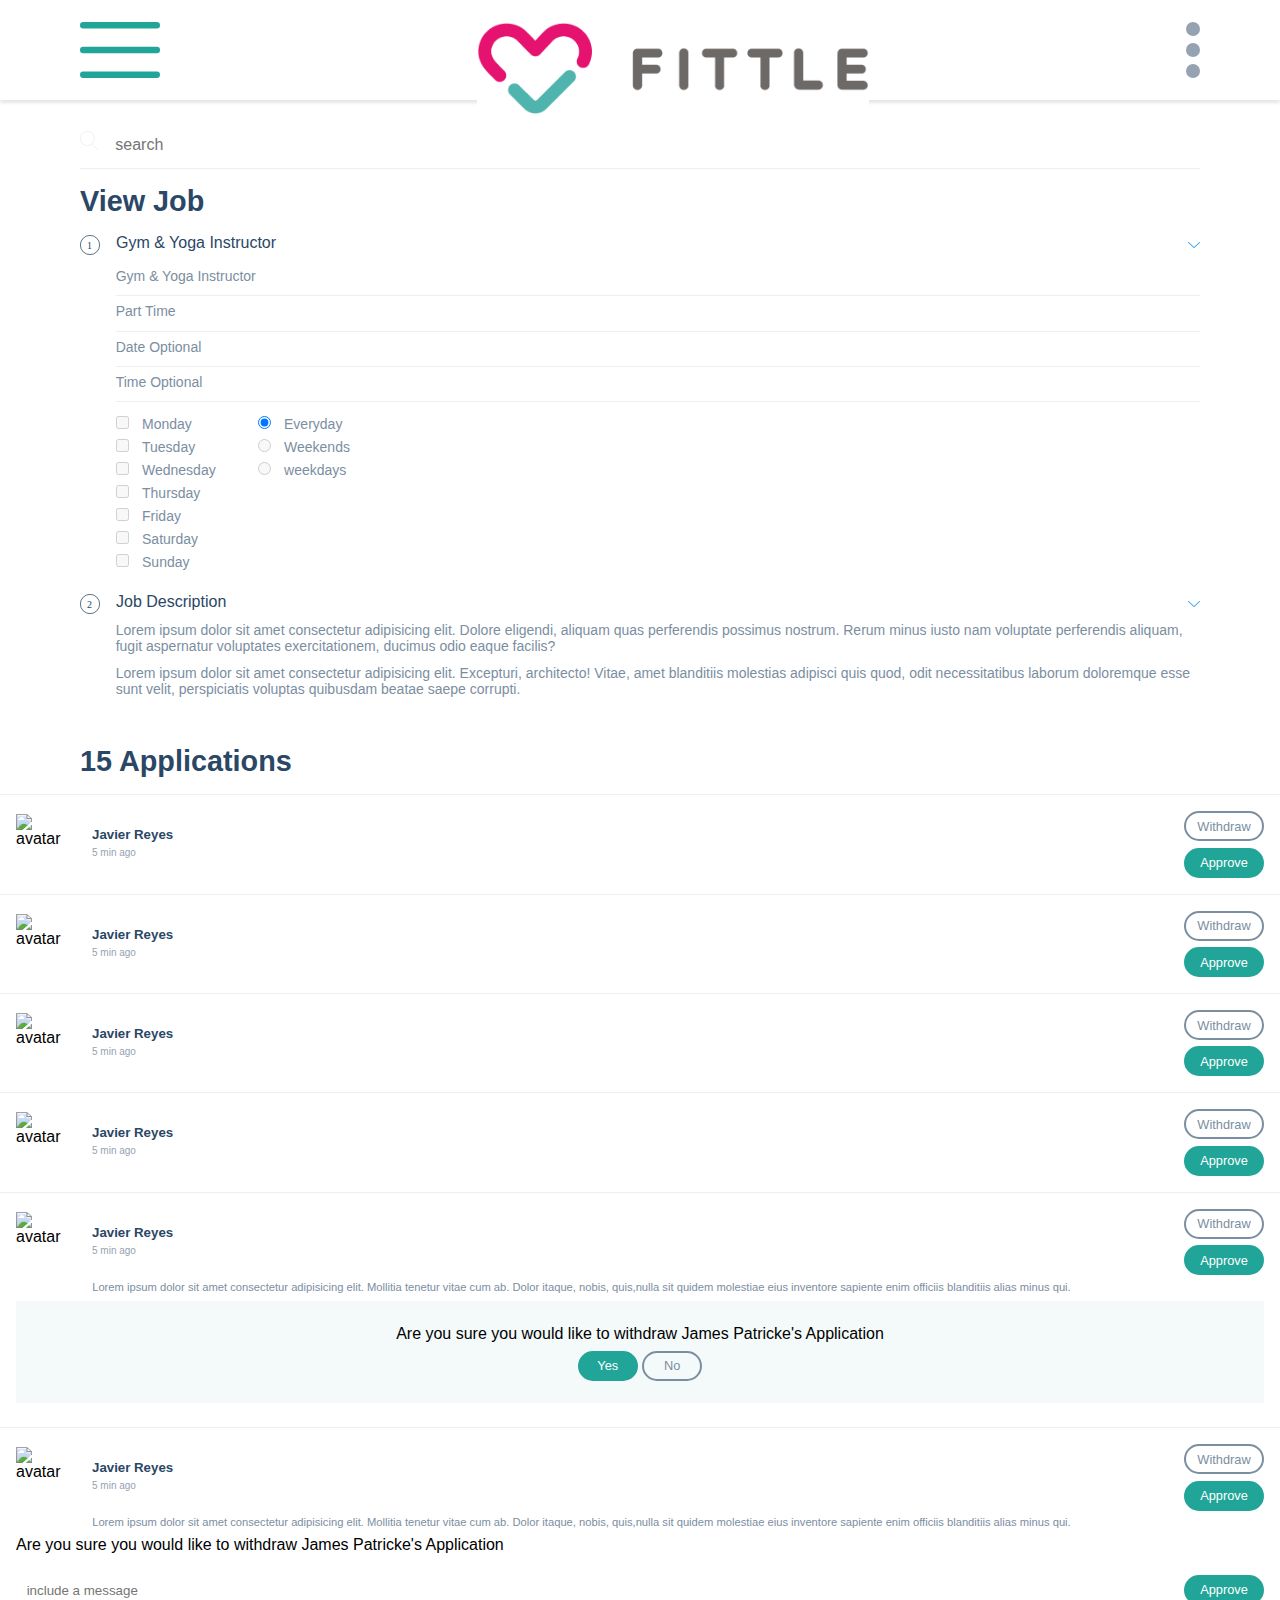
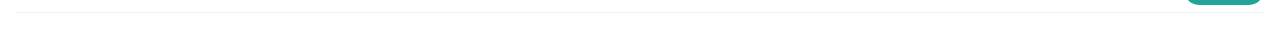
==== index.html @ 3590493a "initial commit" ====
<!DOCTYPE html>
<html lang="en">
<head>
    <meta charset="UTF-8">
    <meta name="viewport" content="width=device-width, initial-scale=1.0">
    <meta http-equiv="X-UA-Compatible" content="ie=edge">
    <title>Studio Dashboard</title>
    <link rel="stylesheet" href="css/style.css">
</head>
<body>
    <header class="header">
        <div class="container">
            <a href="#"><img class="open" src="img/icons/open.svg" alt="open"></a>
            <a href="#"><img class="logo" src="img/fittle-logo.png" alt="logo"></a>
            <a href="#"><img class="dots" src="img/icons/dots.svg" alt="open"></a>
        </div>
    </header>
    <aside class="sidebar">
        <nav class="widgets">
            <a href="#">
                <img src="img/icons/dashboard.svg" alt="dashboard">
               <span>Dashboard</span>
            </a>
            <a href="#">
                <img src="img/icons/dashboard.svg" alt="dashboard">
                <span>Dashboard</span>
            </a>
            <a href="#">
                <img src="img/icons/dashboard.svg" alt="dashboard">
                <span>Dashboard</span>
            </a>
            <a href="#">
                <img src="img/icons/dashboard.svg" alt="dashboard">
                <span>Dashboard</span>
            </a>
            <a href="#">
                <img src="img/icons/dashboard.svg" alt="dashboard">
                <span>Dashboard</span>
            </a>
            <a href="#">
                <img src="img/icons/dashboard.svg" alt="dashboard">
                <span>Dashboard</span>
            </a>
        </nav>
    </aside>
    <main class="main-content">
        <header class="profile">
            <label for="search">
                <img src="img/icons/search.svg" alt="search">
                <input type="search" placeholder="search">
            </label>
        </header>
        <section class="job-application container">
            <h2>View job</h2>
            <div class="vacancy">
                <article class="job-title">
                    <h4><img src="img/icons/number-1.svg" alt="number">Gym & Yoga Instructor<img src="img/icons/arrow-down.svg" alt="arrow"> </h4>
                    
                    <div class="employment-type">
                        <ul class="details">
                            <li>Gym & Yoga Instructor</li>
                            <li>Part Time</li>
                            <li>Date Optional</li>
                            <li>Time Optional</li>
                        </ul>
                        <form>
                            <ul>
                                <li><input type="checkbox" name="weekdays" disabled>Monday</li>
                                <li><input type="checkbox" name="weekdays" disabled>Tuesday</li>
                                <li><input type="checkbox" name="weekdays" disabled>Wednesday</li>
                                <li><input type="checkbox" name="weekdays" disabled>Thursday</li>
                                <li><input type="checkbox" name="weekdays" disabled>Friday</li>
                                <li><input type="checkbox" name="weekdays" disabled>Saturday</li>
                                <li><input type="checkbox" name="weekdays" disabled>Sunday</li>
                            </ul>
                            <ul>
                                <li><input type="radio" name="days" checked>Everyday</li>
                                <li><input type="radio" name="days" disabled>Weekends</li>
                                <li><input type="radio" name="days" disabled>weekdays</li>
                            </ul>
                        </form>
                    </div>
                </article>
                <article class="job-description">
                    <h4><img src="img/icons/number-2.svg" alt="number"> Job Description <img src="img/icons/arrow-down.svg" alt="arrow"></h4>
                    <p>Lorem ipsum dolor sit amet consectetur adipisicing elit. Dolore eligendi, aliquam quas perferendis possimus nostrum. Rerum minus iusto nam voluptate perferendis aliquam, fugit aspernatur voluptates exercitationem, ducimus odio eaque facilis?</p>
                    <p>Lorem ipsum dolor sit amet consectetur adipisicing elit. Excepturi, architecto! Vitae, amet blanditiis molestias adipisci quis quod, odit necessitatibus laborum doloremque esse sunt velit, perspiciatis voluptas quibusdam beatae saepe corrupti.</p>
                </article>
            </div>
        </section>
        <section class="application">
            <h2 class="container">15 Applications</h2>
            <div class="applicant">
                    <article class="card">
                            <figure>
                                <img src="img/avatar/javier-reyes-599328-unsplash.svg" alt="avatar">
                            </figure>
                            <header>
                                <h5>Javier Reyes</h5>
                                <span>5 min ago</span> 
                            </header>
                            <footer>
                                <button>Withdraw</button>
                                <button>Approve</button>
                            </footer>
                    </article>
                    <article class="card">
                            <figure>
                                <img src="img/avatar/javier-reyes-599328-unsplash.svg" alt="avatar">
                            </figure>
                            <header>
                                <h5>Javier Reyes</h5>
                                <span>5 min ago</span> 
                            </header>
                            <footer>
                                <button>Withdraw</button>
                                <button>Approve</button>
                            </footer>
                    </article>
                    <article class="card">
                            <figure>
                                <img src="img/avatar/javier-reyes-599328-unsplash.svg" alt="avatar">
                            </figure>
                            <header>
                                <h5>Javier Reyes</h5>
                                <span>5 min ago</span> 
                            </header>
                            <footer>
                                <button>Withdraw</button>
                                <button>Approve</button>
                            </footer>
                    </article>
                    <article class="card">
                            <figure>
                                <img src="img/avatar/javier-reyes-599328-unsplash.svg" alt="avatar">
                            </figure>
                            <header>
                                <h5>Javier Reyes</h5>
                                <span>5 min ago</span> 
                            </header>
                            <footer>
                                <button>Withdraw</button>
                                <button>Approve</button>
                            </footer>
                    </article>
                <article class="card">
                        <figure>
                            <img src="img/avatar/javier-reyes-599328-unsplash.svg" alt="avatar">
                        </figure>
                        <header>
                            <h5>Javier Reyes</h5>
                            <span>5 min ago</span> 
                        </header>
                        <footer>
                            <button>Withdraw</button>
                            <button>Approve</button>
                        </footer>
                        <div class="withdraw">
                                <p>Lorem ipsum dolor sit amet consectetur adipisicing elit. Mollitia tenetur vitae cum ab. Dolor itaque, nobis, quis,nulla sit quidem molestiae eius inventore sapiente enim officiis blanditiis alias minus qui.</p>
                                <div class="confirmation-message">
                                        <h3>Are you sure you would like to withdraw James Patricke's Application</h3>
                                        <button>Yes</button>
                                        <button>No</button>
                                </div>
                        </div>
                </article>
                <article class="card">
                        <figure>
                            <img src="img/avatar/javier-reyes-599328-unsplash.svg" alt="avatar">
                        </figure>
                        <header>
                            <h5>Javier Reyes</h5>
                            <span>5 min ago</span> 
                        </header>
                        <footer>
                            <button>Withdraw</button>
                            <button>Approve</button>
                        </footer>
                        <div class="approve">
                            <p>Lorem ipsum dolor sit amet consectetur adipisicing elit. Mollitia tenetur vitae cum ab. Dolor itaque, nobis, quis,nulla sit quidem molestiae eius inventore sapiente enim officiis blanditiis alias minus qui.</p>
                            <div class="confirmation-message">
                                    <h3>Are you sure you would like to withdraw James Patricke's Application</h3>  
                                    <label for="approve">
                                        <input type="text" name="message" placeholder="include a message">
                                        <button>Approve</button>
                                    </label>
                            </div>
                        </div>
                </article>
            </div>
        </section>
    </main>
</body>
</html>
---- css/style.css ----
@import url('../css/reset.css');
@import url('../css/main.css');
@import url('../css/components/header.css');
@import url('../css/components/sidebar.css');
@import url('../css/components/profile-header.css');
@import url('../css/components/job-application.css');
@import url('../css/components/applicant.css')
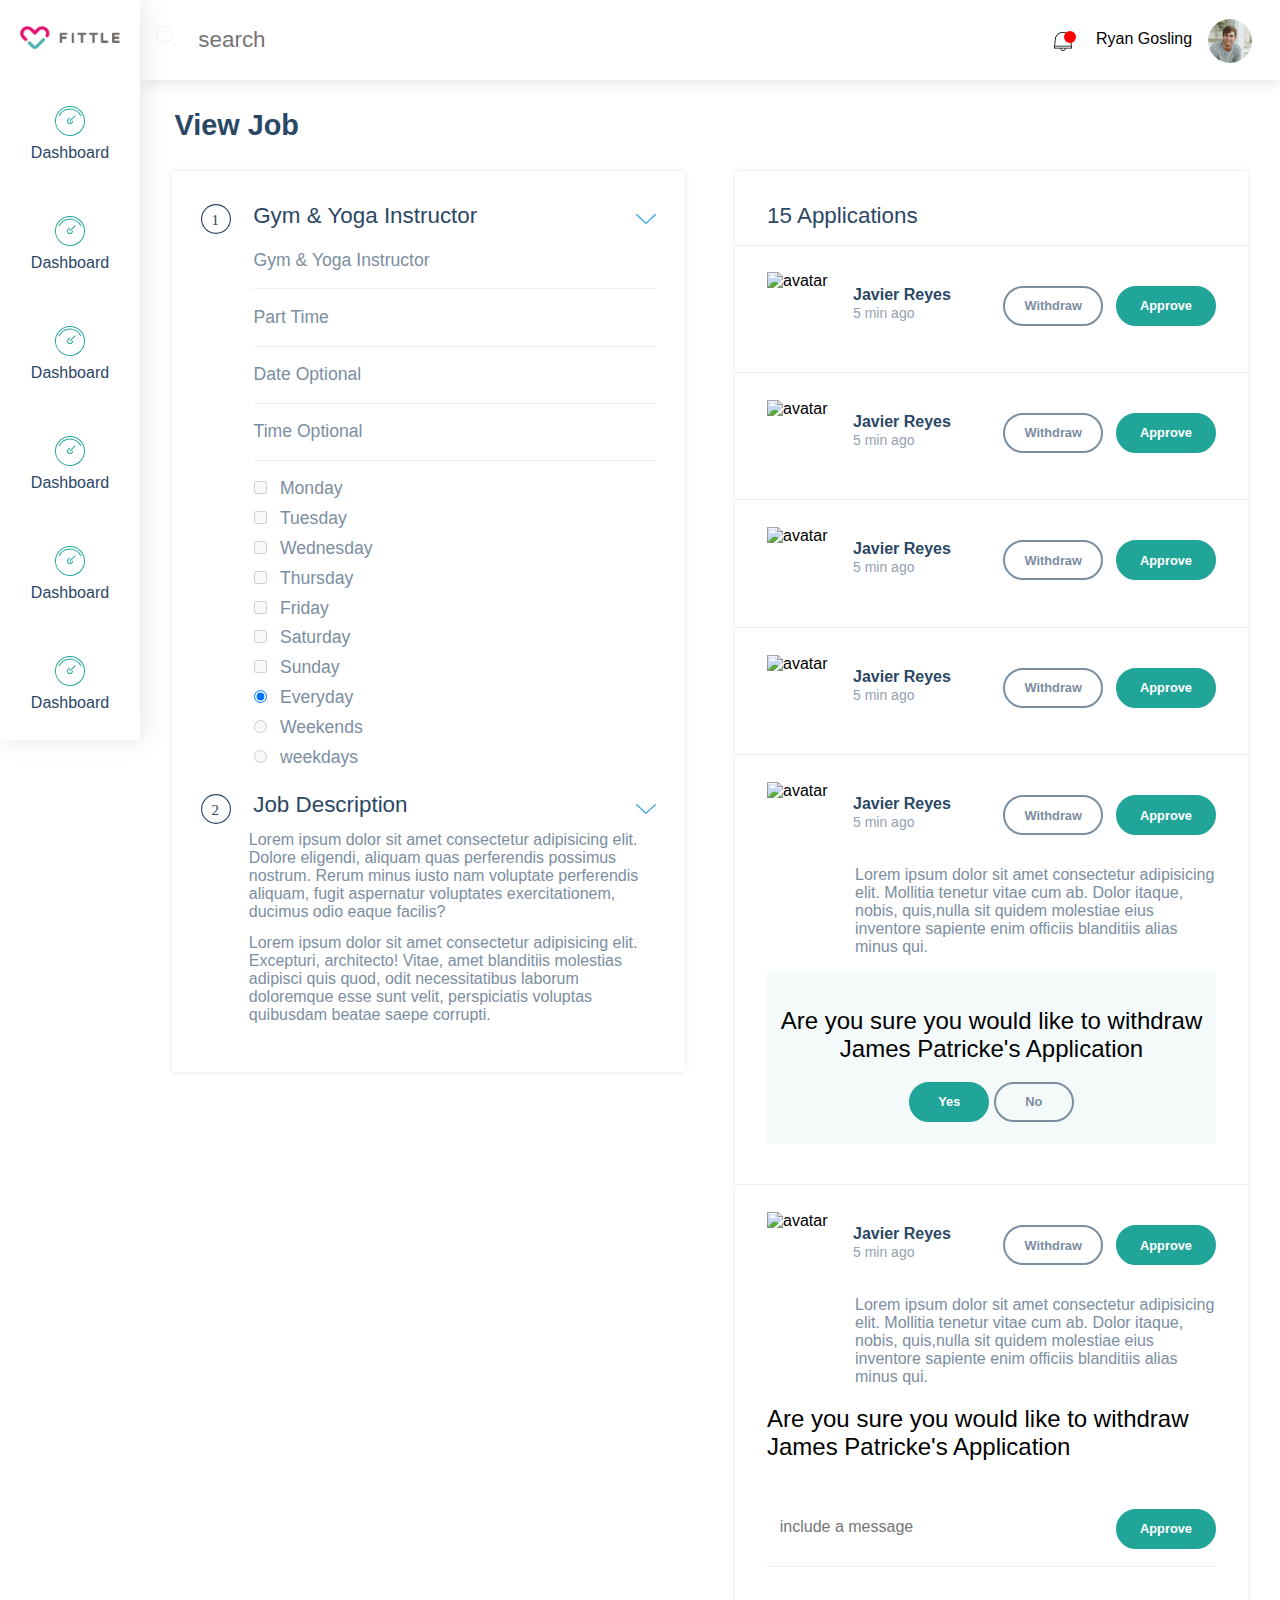
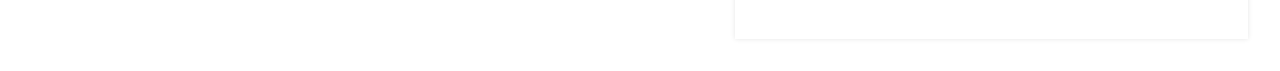
==== commit f8eb476e: "adding media queries for desktop" ====
--- a/index.html
+++ b/index.html
@@ -9,7 +9,7 @@
 </head>
 <body>
     <header class="header">
-        <div class="container">
+        <div class="wrapper">
             <a href="#"><img class="open" src="img/icons/open.svg" alt="open"></a>
             <a href="#"><img class="logo" src="img/fittle-logo.png" alt="logo"></a>
             <a href="#"><img class="dots" src="img/icons/dots.svg" alt="open"></a>
@@ -17,6 +17,9 @@
     </header>
     <aside class="sidebar">
         <nav class="widgets">
+            <a href="#">
+                <img src="img/fittle-logo.png" alt="logo">
+            </a>
             <a href="#">
                 <img src="img/icons/dashboard.svg" alt="dashboard">
                <span>Dashboard</span>
@@ -49,10 +52,16 @@
                 <img src="img/icons/search.svg" alt="search">
                 <input type="search" placeholder="search">
             </label>
+            <ul>
+                <li><img src="img/icons/bell.svg" alt="bell"> <span></span> </li>
+                <li>Ryan Gosling</li>
+                <li><img src="img/avatar/avatar.png" alt="avatar"></li>
+            </ul>
         </header>
-        <section class="job-application container">
-            <h2>View job</h2>
-            <div class="vacancy">
+        <h2>View job</h2>
+        <div class="container">
+            <section class="job-application wrapper">
+                <div class="vacancy">
                 <article class="job-title">
                     <h4><img src="img/icons/number-1.svg" alt="number">Gym & Yoga Instructor<img src="img/icons/arrow-down.svg" alt="arrow"> </h4>
                     
@@ -89,12 +98,12 @@
             </div>
         </section>
         <section class="application">
-            <h2 class="container">15 Applications</h2>
+            <h4 class="wrapper">15 Applications</h4>
             <div class="applicant">
                     <article class="card">
-                            <figure>
-                                <img src="img/avatar/javier-reyes-599328-unsplash.svg" alt="avatar">
-                            </figure>
+                        <figure>
+                            <img src="img/avatar/javier-reyes-599328-unsplash.svg" alt="avatar">
+                        </figure>
                             <header>
                                 <h5>Javier Reyes</h5>
                                 <span>5 min ago</span> 
@@ -116,7 +125,20 @@
                                 <button>Withdraw</button>
                                 <button>Approve</button>
                             </footer>
-                    </article>
+                        </article>
+                        <article class="card">
+                            <figure>
+                                <img src="img/avatar/javier-reyes-599328-unsplash.svg" alt="avatar">
+                            </figure>
+                            <header>
+                                <h5>Javier Reyes</h5>
+                                <span>5 min ago</span> 
+                            </header>
+                            <footer>
+                                <button>Withdraw</button>
+                                <button>Approve</button>
+                            </footer>
+                        </article>
                     <article class="card">
                             <figure>
                                 <img src="img/avatar/javier-reyes-599328-unsplash.svg" alt="avatar">
@@ -130,21 +152,8 @@
                                 <button>Approve</button>
                             </footer>
                     </article>
-                    <article class="card">
-                            <figure>
-                                <img src="img/avatar/javier-reyes-599328-unsplash.svg" alt="avatar">
-                            </figure>
-                            <header>
-                                <h5>Javier Reyes</h5>
-                                <span>5 min ago</span> 
-                            </header>
-                            <footer>
-                                <button>Withdraw</button>
-                                <button>Approve</button>
-                            </footer>
-                    </article>
                 <article class="card">
-                        <figure>
+                    <figure>
                             <img src="img/avatar/javier-reyes-599328-unsplash.svg" alt="avatar">
                         </figure>
                         <header>
@@ -158,14 +167,14 @@
                         <div class="withdraw">
                                 <p>Lorem ipsum dolor sit amet consectetur adipisicing elit. Mollitia tenetur vitae cum ab. Dolor itaque, nobis, quis,nulla sit quidem molestiae eius inventore sapiente enim officiis blanditiis alias minus qui.</p>
                                 <div class="confirmation-message">
-                                        <h3>Are you sure you would like to withdraw James Patricke's Application</h3>
+                                    <h3>Are you sure you would like to withdraw James Patricke's Application</h3>
                                         <button>Yes</button>
                                         <button>No</button>
-                                </div>
+                                    </div>
                         </div>
                 </article>
                 <article class="card">
-                        <figure>
+                    <figure>
                             <img src="img/avatar/javier-reyes-599328-unsplash.svg" alt="avatar">
                         </figure>
                         <header>
@@ -179,7 +188,7 @@
                         <div class="approve">
                             <p>Lorem ipsum dolor sit amet consectetur adipisicing elit. Mollitia tenetur vitae cum ab. Dolor itaque, nobis, quis,nulla sit quidem molestiae eius inventore sapiente enim officiis blanditiis alias minus qui.</p>
                             <div class="confirmation-message">
-                                    <h3>Are you sure you would like to withdraw James Patricke's Application</h3>  
+                                <h3>Are you sure you would like to withdraw James Patricke's Application</h3>  
                                     <label for="approve">
                                         <input type="text" name="message" placeholder="include a message">
                                         <button>Approve</button>
@@ -189,6 +198,7 @@
                 </article>
             </div>
         </section>
+    </div>
     </main>
 </body>
 </html>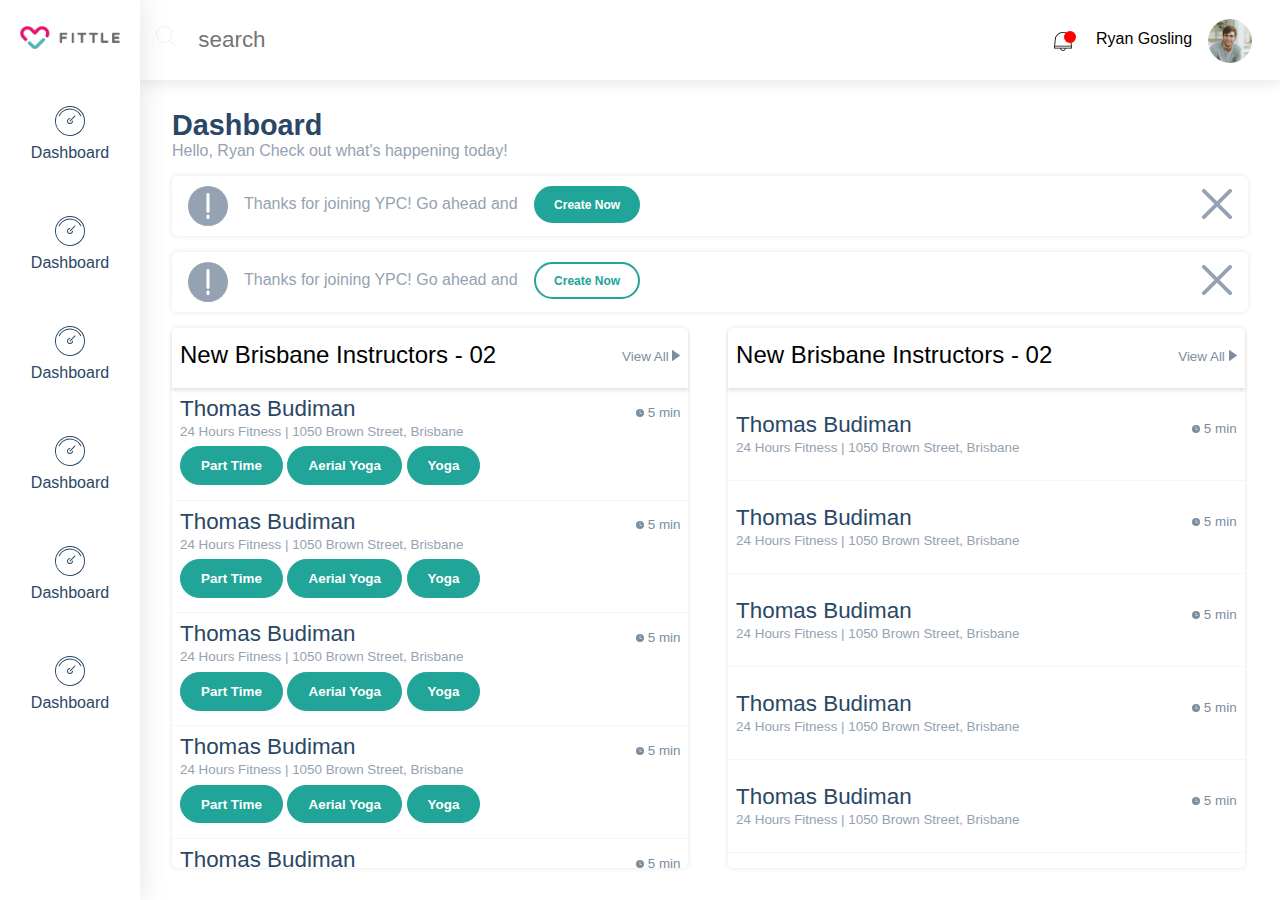
==== commit fbb3278e: "adding dashboard page" ====
--- a/index.html
+++ b/index.html
@@ -46,159 +46,212 @@
             </a>
         </nav>
     </aside>
+    <header class="profile">
+        <label for="search">
+            <img src="img/icons/search.svg" alt="search">
+            <input type="search" placeholder="search">
+        </label>
+        <ul>
+            <li><img src="img/icons/bell.svg" alt="bell"> <span></span> </li>
+            <li>Ryan Gosling</li>
+            <li><img src="img/avatar/avatar.png" alt="avatar"></li>
+        </ul>
+    </header>
     <main class="main-content">
-        <header class="profile">
-            <label for="search">
-                <img src="img/icons/search.svg" alt="search">
-                <input type="search" placeholder="search">
-            </label>
-            <ul>
-                <li><img src="img/icons/bell.svg" alt="bell"> <span></span> </li>
-                <li>Ryan Gosling</li>
-                <li><img src="img/avatar/avatar.png" alt="avatar"></li>
-            </ul>
-        </header>
-        <h2>View job</h2>
-        <div class="container">
-            <section class="job-application wrapper">
-                <div class="vacancy">
-                <article class="job-title">
-                    <h4><img src="img/icons/number-1.svg" alt="number">Gym & Yoga Instructor<img src="img/icons/arrow-down.svg" alt="arrow"> </h4>
-                    
-                    <div class="employment-type">
-                        <ul class="details">
-                            <li>Gym & Yoga Instructor</li>
-                            <li>Part Time</li>
-                            <li>Date Optional</li>
-                            <li>Time Optional</li>
+        <section class="dashboard">
+            <h2>Dashboard</h2>
+            <p>Hello, Ryan Check out what's happening today!</p>
+            <div class="details">
+                <div>
+                    <img src="img/icons/warning.svg" alt="warning">
+                    <p>Thanks for joining YPC! Go ahead and</p>
+                    <button>Create Now</button>
+                    <img src="img/icons/cross.svg" alt="close">
+                </div>
+                <div class="details">
+                    <img src="img/icons/warning.svg" alt="warning">
+                    <p>Thanks for joining YPC! Go ahead and</p>
+                    <button>Create Now</button>
+                    <img src="img/icons/cross.svg" alt="close">
+                </div>
+            </div>
+            <div class="notice">
+                <div>
+                    <header>
+                        <h3>New Brisbane Instructors - 02</h3>
+                        <ul>
+                            <li>View All</li>
+                            <li><img src="img/icons/solid-arrow-right.svg" alt="view"></li>
                         </ul>
-                        <form>
-                            <ul>
-                                <li><input type="checkbox" name="weekdays" disabled>Monday</li>
-                                <li><input type="checkbox" name="weekdays" disabled>Tuesday</li>
-                                <li><input type="checkbox" name="weekdays" disabled>Wednesday</li>
-                                <li><input type="checkbox" name="weekdays" disabled>Thursday</li>
-                                <li><input type="checkbox" name="weekdays" disabled>Friday</li>
-                                <li><input type="checkbox" name="weekdays" disabled>Saturday</li>
-                                <li><input type="checkbox" name="weekdays" disabled>Sunday</li>
-                            </ul>
-                            <ul>
-                                <li><input type="radio" name="days" checked>Everyday</li>
-                                <li><input type="radio" name="days" disabled>Weekends</li>
-                                <li><input type="radio" name="days" disabled>weekdays</li>
-                            </ul>
-                        </form>
+                    </header>
+                    <div class="instructor">
+                        <article>
+                            <header>
+                                <h4>Thomas Budiman</h4>
+                                <ul>
+                                    <li><img src="img/icons/clock.svg" alt="time"></li>
+                                    <li>5 min</li>
+                                </ul>
+                            </header>
+                            <p class="address">24 Hours Fitness | 1050 Brown Street, Brisbane</p>
+                            <footer>
+                                <button>Part Time</button>
+                                <button>Aerial Yoga</button>
+                                <button>Yoga</button>
+                            </footer>
+                        </article>
+                        <article>
+                            <header>
+                                <h4>Thomas Budiman</h4>
+                                <ul>
+                                    <li><img src="img/icons/clock.svg" alt="time"></li>
+                                    <li>5 min</li>
+                                </ul>
+                            </header>
+                            <p class="address">24 Hours Fitness | 1050 Brown Street, Brisbane</p>
+                            <footer>
+                                <button>Part Time</button>
+                                <button>Aerial Yoga</button>
+                                <button>Yoga</button>
+                            </footer>
+                        </article>
+                        <article>
+                            <header>
+                                <h4>Thomas Budiman</h4>
+                                <ul>
+                                    <li><img src="img/icons/clock.svg" alt="time"></li>
+                                    <li>5 min</li>
+                                </ul>
+                            </header>
+                            <p class="address">24 Hours Fitness | 1050 Brown Street, Brisbane</p>
+                            <footer>
+                                <button>Part Time</button>
+                                <button>Aerial Yoga</button>
+                                <button>Yoga</button>
+                            </footer>
+                        </article>
+                        <article>
+                            <header>
+                                <h4>Thomas Budiman</h4>
+                                <ul>
+                                    <li><img src="img/icons/clock.svg" alt="time"></li>
+                                    <li>5 min</li>
+                                </ul>
+                            </header>
+                            <p class="address">24 Hours Fitness | 1050 Brown Street, Brisbane</p>
+                            <footer>
+                                <button>Part Time</button>
+                                <button>Aerial Yoga</button>
+                                <button>Yoga</button>
+                            </footer>
+                        </article>
+                        <article>
+                            <header>
+                                <h4>Thomas Budiman</h4>
+                                <ul>
+                                    <li><img src="img/icons/clock.svg" alt="time"></li>
+                                    <li>5 min</li>
+                                </ul>
+                            </header>
+                            <p class="address">24 Hours Fitness | 1050 Brown Street, Brisbane</p>
+                            <footer>
+                                <button>Part Time</button>
+                                <button>Aerial Yoga</button>
+                                <button>Yoga</button>
+                            </footer>
+                        </article>
+                        <article>
+                            <header>
+                                <h4>Thomas Budiman</h4>
+                                <ul>
+                                    <li><img src="img/icons/clock.svg" alt="time"></li>
+                                    <li>5 min</li>
+                                </ul>
+                            </header>
+                            <p class="address">24 Hours Fitness | 1050 Brown Street, Brisbane</p>
+                            <footer>
+                                <button>Part Time</button>
+                                <button>Aerial Yoga</button>
+                                <button>Yoga</button>
+                            </footer>
+                        </article>
                     </div>
-                </article>
-                <article class="job-description">
-                    <h4><img src="img/icons/number-2.svg" alt="number"> Job Description <img src="img/icons/arrow-down.svg" alt="arrow"></h4>
-                    <p>Lorem ipsum dolor sit amet consectetur adipisicing elit. Dolore eligendi, aliquam quas perferendis possimus nostrum. Rerum minus iusto nam voluptate perferendis aliquam, fugit aspernatur voluptates exercitationem, ducimus odio eaque facilis?</p>
-                    <p>Lorem ipsum dolor sit amet consectetur adipisicing elit. Excepturi, architecto! Vitae, amet blanditiis molestias adipisci quis quod, odit necessitatibus laborum doloremque esse sunt velit, perspiciatis voluptas quibusdam beatae saepe corrupti.</p>
-                </article>
+                </div>
+            </div>
+            <div class="notice">
+                <div>
+                    <header>
+                        <h3>New Brisbane Instructors - 02</h3>
+                        <ul>
+                            <li>View All</li>
+                            <li><img src="img/icons/solid-arrow-right.svg" alt="view"></li>
+                        </ul>
+                    </header>
+                    <div class="instructor">
+                        <article>
+                            <header>
+                                <h4>Thomas Budiman</h4>
+                                <ul>
+                                    <li><img src="img/icons/clock.svg" alt="time"></li>
+                                    <li>5 min</li>
+                                </ul>
+                            </header>
+                            <p class="address">24 Hours Fitness | 1050 Brown Street, Brisbane</p>
+                        </article>
+                        <article>
+                            <header>
+                                <h4>Thomas Budiman</h4>
+                                <ul>
+                                    <li><img src="img/icons/clock.svg" alt="time"></li>
+                                    <li>5 min</li>
+                                </ul>
+                            </header>
+                            <p class="address">24 Hours Fitness | 1050 Brown Street, Brisbane</p>
+                        </article>
+                        <article>
+                            <header>
+                                <h4>Thomas Budiman</h4>
+                                <ul>
+                                    <li><img src="img/icons/clock.svg" alt="time"></li>
+                                    <li>5 min</li>
+                                </ul>
+                            </header>
+                            <p class="address">24 Hours Fitness | 1050 Brown Street, Brisbane</p>
+                        </article>
+                        <article>
+                            <header>
+                                <h4>Thomas Budiman</h4>
+                                <ul>
+                                    <li><img src="img/icons/clock.svg" alt="time"></li>
+                                    <li>5 min</li>
+                                </ul>
+                            </header>
+                            <p class="address">24 Hours Fitness | 1050 Brown Street, Brisbane</p>
+                        </article>
+                        <article>
+                            <header>
+                                <h4>Thomas Budiman</h4>
+                                <ul>
+                                    <li><img src="img/icons/clock.svg" alt="time"></li>
+                                    <li>5 min</li>
+                                </ul>
+                            </header>
+                            <p class="address">24 Hours Fitness | 1050 Brown Street, Brisbane</p>
+                        </article>
+                        <article>
+                            <header>
+                                <h4>Thomas Budiman</h4>
+                                <ul>
+                                    <li><img src="img/icons/clock.svg" alt="time"></li>
+                                    <li>5 min</li>
+                                </ul>
+                            </header>
+                            <p class="address">24 Hours Fitness | 1050 Brown Street, Brisbane</p>
+                        </article>
+                    </div>
+                </div>
             </div>
         </section>
-        <section class="application">
-            <h4 class="wrapper">15 Applications</h4>
-            <div class="applicant">
-                    <article class="card">
-                        <figure>
-                            <img src="img/avatar/javier-reyes-599328-unsplash.svg" alt="avatar">
-                        </figure>
-                            <header>
-                                <h5>Javier Reyes</h5>
-                                <span>5 min ago</span> 
-                            </header>
-                            <footer>
-                                <button>Withdraw</button>
-                                <button>Approve</button>
-                            </footer>
-                    </article>
-                    <article class="card">
-                            <figure>
-                                <img src="img/avatar/javier-reyes-599328-unsplash.svg" alt="avatar">
-                            </figure>
-                            <header>
-                                <h5>Javier Reyes</h5>
-                                <span>5 min ago</span> 
-                            </header>
-                            <footer>
-                                <button>Withdraw</button>
-                                <button>Approve</button>
-                            </footer>
-                        </article>
-                        <article class="card">
-                            <figure>
-                                <img src="img/avatar/javier-reyes-599328-unsplash.svg" alt="avatar">
-                            </figure>
-                            <header>
-                                <h5>Javier Reyes</h5>
-                                <span>5 min ago</span> 
-                            </header>
-                            <footer>
-                                <button>Withdraw</button>
-                                <button>Approve</button>
-                            </footer>
-                        </article>
-                    <article class="card">
-                            <figure>
-                                <img src="img/avatar/javier-reyes-599328-unsplash.svg" alt="avatar">
-                            </figure>
-                            <header>
-                                <h5>Javier Reyes</h5>
-                                <span>5 min ago</span> 
-                            </header>
-                            <footer>
-                                <button>Withdraw</button>
-                                <button>Approve</button>
-                            </footer>
-                    </article>
-                <article class="card">
-                    <figure>
-                            <img src="img/avatar/javier-reyes-599328-unsplash.svg" alt="avatar">
-                        </figure>
-                        <header>
-                            <h5>Javier Reyes</h5>
-                            <span>5 min ago</span> 
-                        </header>
-                        <footer>
-                            <button>Withdraw</button>
-                            <button>Approve</button>
-                        </footer>
-                        <div class="withdraw">
-                                <p>Lorem ipsum dolor sit amet consectetur adipisicing elit. Mollitia tenetur vitae cum ab. Dolor itaque, nobis, quis,nulla sit quidem molestiae eius inventore sapiente enim officiis blanditiis alias minus qui.</p>
-                                <div class="confirmation-message">
-                                    <h3>Are you sure you would like to withdraw James Patricke's Application</h3>
-                                        <button>Yes</button>
-                                        <button>No</button>
-                                    </div>
-                        </div>
-                </article>
-                <article class="card">
-                    <figure>
-                            <img src="img/avatar/javier-reyes-599328-unsplash.svg" alt="avatar">
-                        </figure>
-                        <header>
-                            <h5>Javier Reyes</h5>
-                            <span>5 min ago</span> 
-                        </header>
-                        <footer>
-                            <button>Withdraw</button>
-                            <button>Approve</button>
-                        </footer>
-                        <div class="approve">
-                            <p>Lorem ipsum dolor sit amet consectetur adipisicing elit. Mollitia tenetur vitae cum ab. Dolor itaque, nobis, quis,nulla sit quidem molestiae eius inventore sapiente enim officiis blanditiis alias minus qui.</p>
-                            <div class="confirmation-message">
-                                <h3>Are you sure you would like to withdraw James Patricke's Application</h3>  
-                                    <label for="approve">
-                                        <input type="text" name="message" placeholder="include a message">
-                                        <button>Approve</button>
-                                    </label>
-                            </div>
-                        </div>
-                </article>
-            </div>
-        </section>
-    </div>
     </main>
 </body>
 </html>--- a/css/style.css
+++ b/css/style.css
@@ -4,4 +4,5 @@
 @import url('../css/components/sidebar.css');
 @import url('../css/components/profile-header.css');
 @import url('../css/components/job-application.css');
+@import url('../css/components/dashboard.css');
 @import url('../css/components/applicant.css')